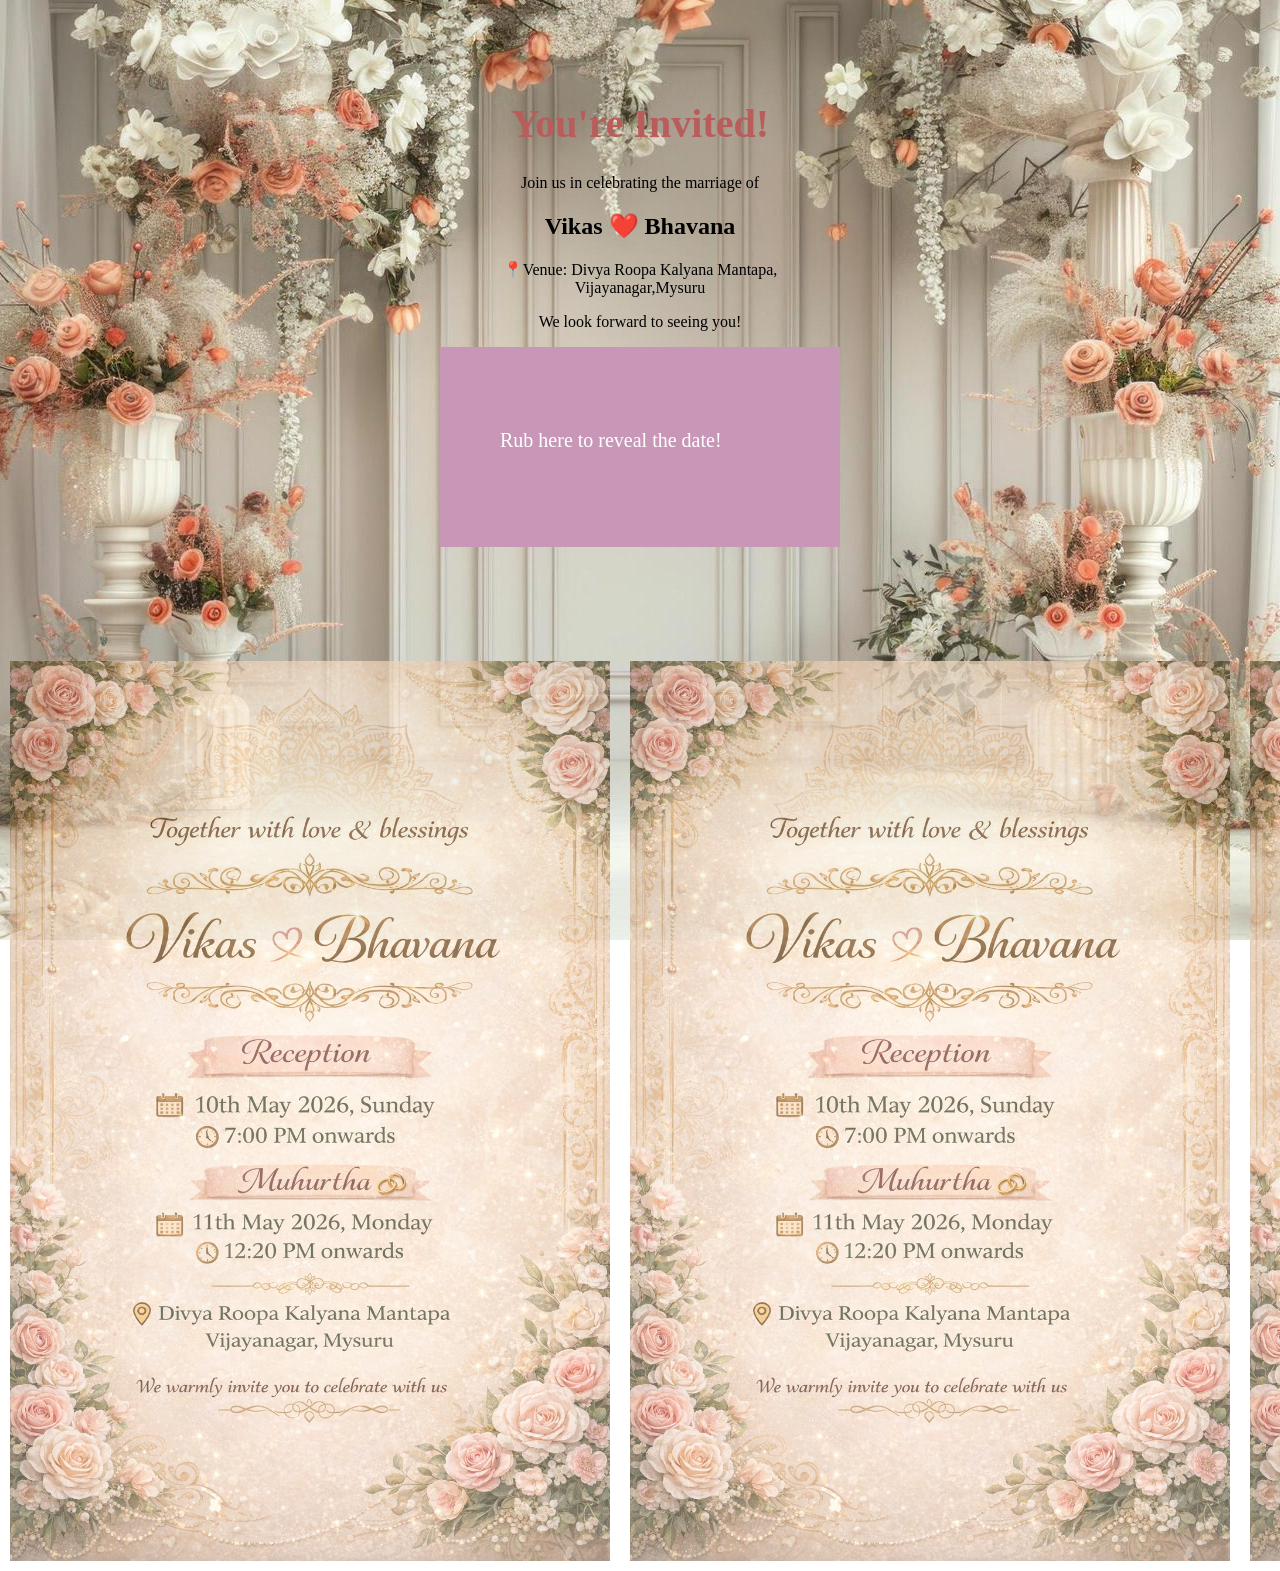
==== index.html @ 2b3a2b30 "Initial commit - Marriage Invitation Website" ====
<!DOCTYPE html>
<html lang="en">
<head>
  <meta charset="UTF-8">
  <title>Marriage Invitation</title>
  <link rel="stylesheet" href="style.css">
</head>
<body>
  <div class="invitation">
    <h1>You're Invited!</h1>
    <p>Join us in celebrating the marriage of</p>
    <h2>Vikas ❤️ Bhavana</h2>
    <p>📍Venue: Divya Roopa Kalyana Mantapa,</br>Vijayanagar,Mysuru</p>
    <p>We look forward to seeing you!</p>
    <canvas id="scratchCard" width="400" height="200"></canvas>
  </div>
  <p></p>
  <div class="background">
    <div class="slideshow">
      <img src="photo1.jpeg" alt="Photo 1"  >
      <img src="photo1.jpeg" alt="Photo 2">
      <img src="photo1.jpeg" alt="Photo 3">
    </div>
  </div>
  <script src="script.js"></script>
</body>
</html>
---- style.css ----
body {
  margin: 0;
  font-family: 'Georgia', serif;
  text-align: center;
  background:url("background1.jpeg") no-repeat center center fixed;
}

.background {
  margin-top: 100px;
  top: 0; left: 10px;
  width: 50px; height: 50px;
  z-index: -1;
}

.slideshow {
  display: flex;
  width: 300%;
  animation: movePhotos 30s linear infinite;
}

.slideshow img {
  width: 100vw;
  height: 100vh;
  object-fit: cover;
  opacity: 0.7;
  padding: 10px;
}

@keyframes movePhotos {
  0% { transform: translateX(0); }
  100% { transform: translateX(-200%); }
}

.invitation {
  margin-top: 100px;
}

h1 {
  font-size: 2.5em;
  color: #b85c5c;
}
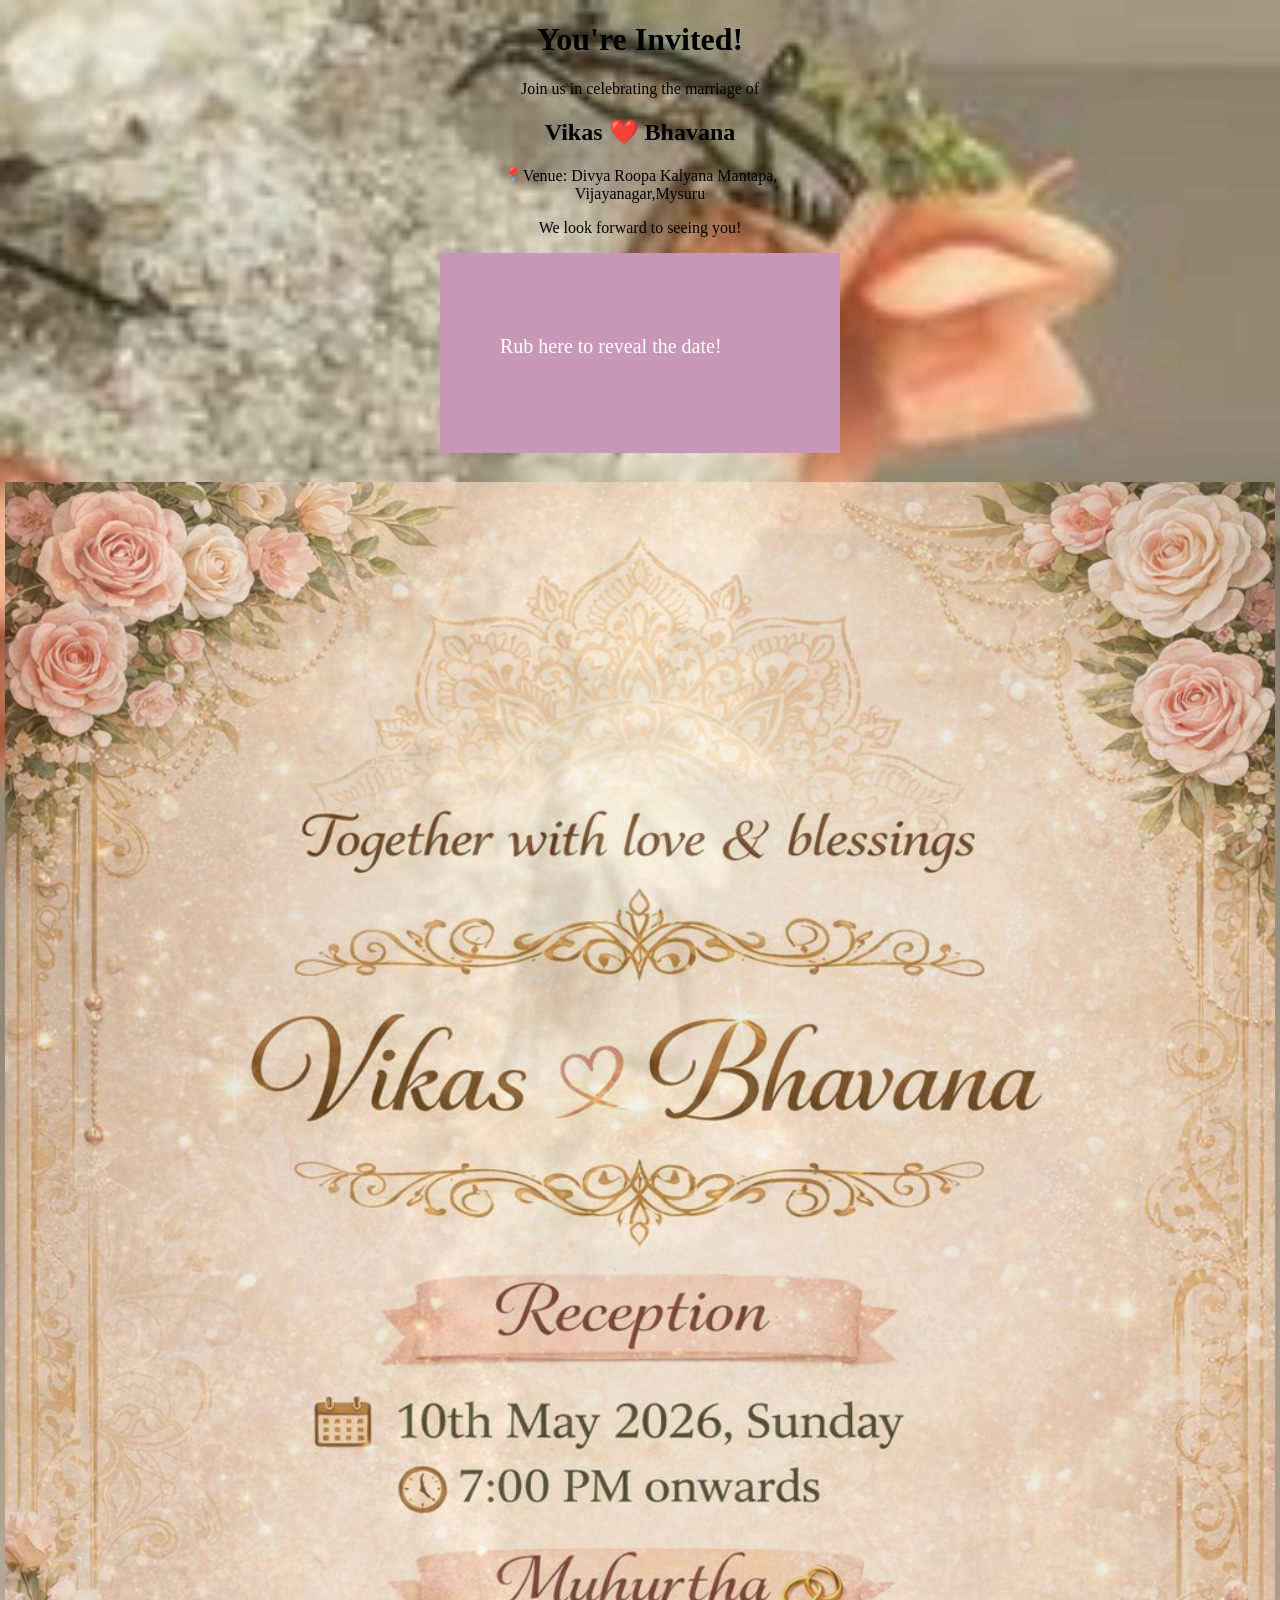
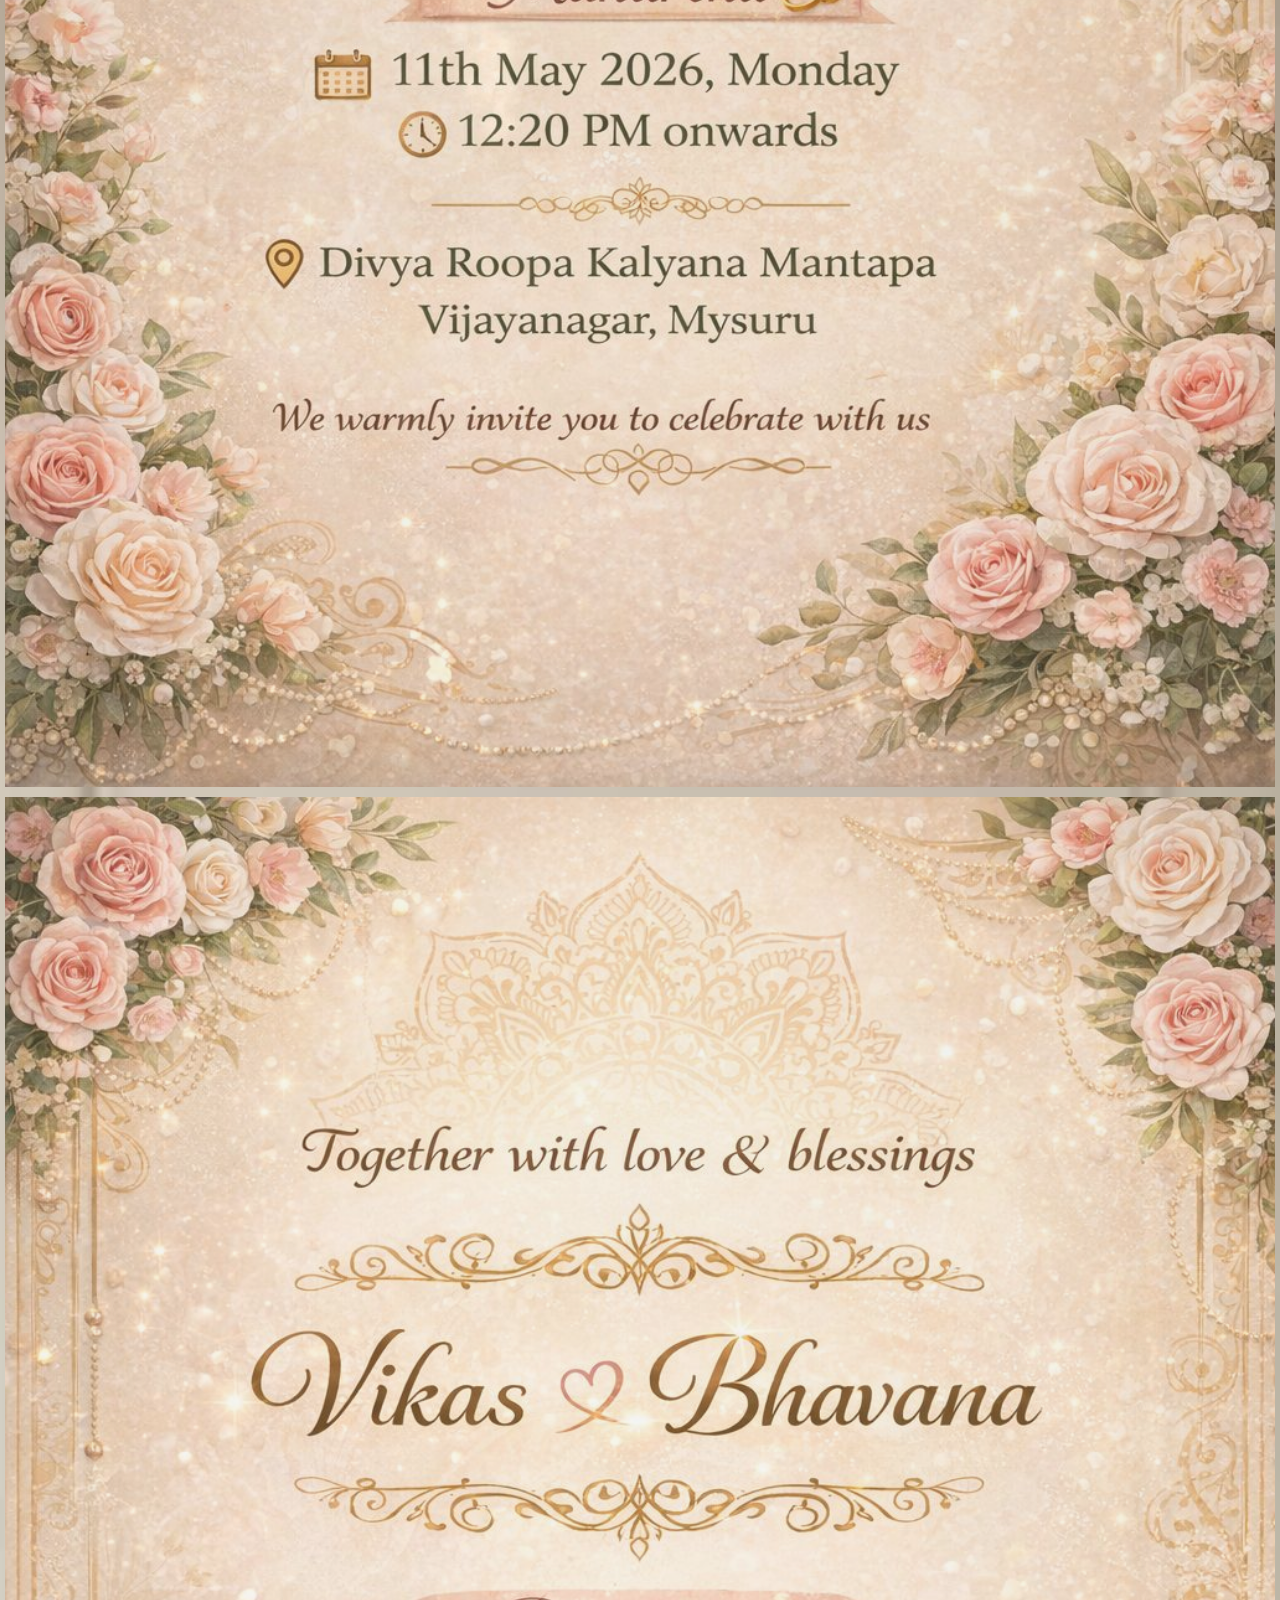
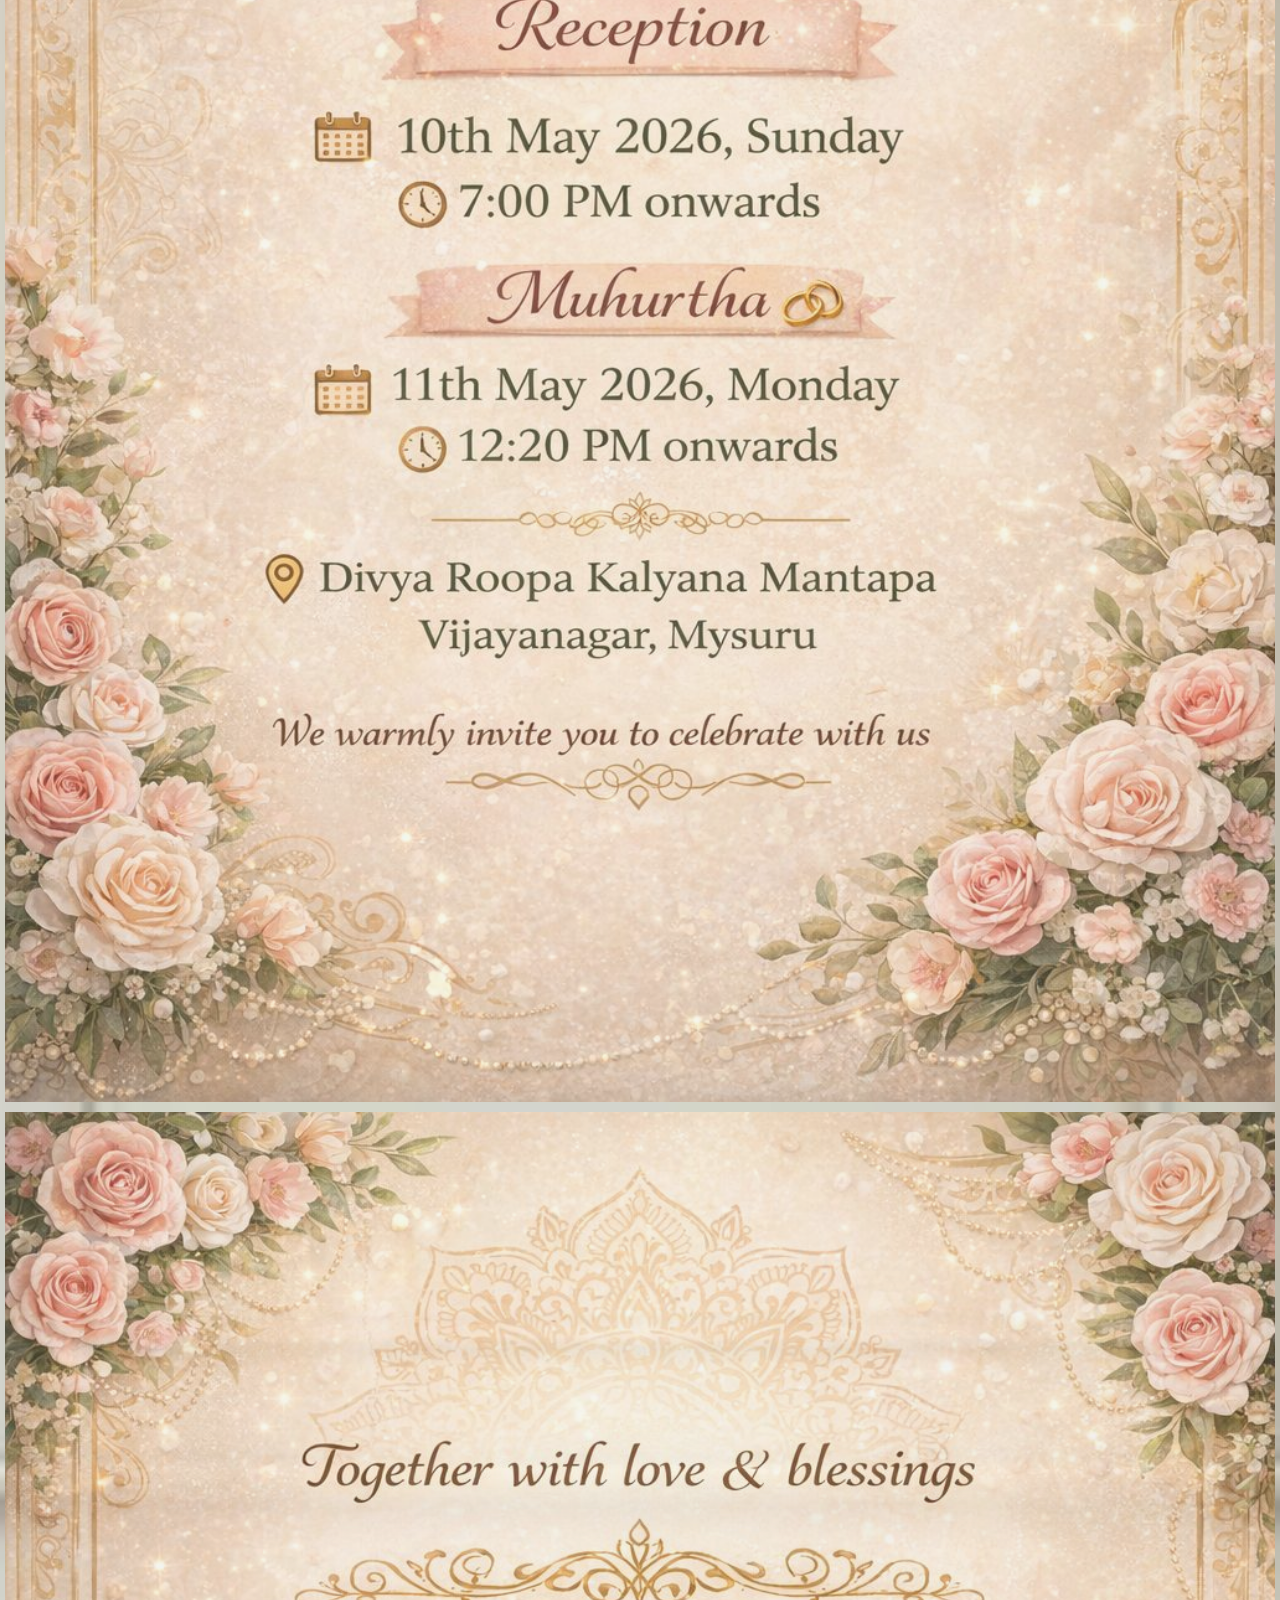
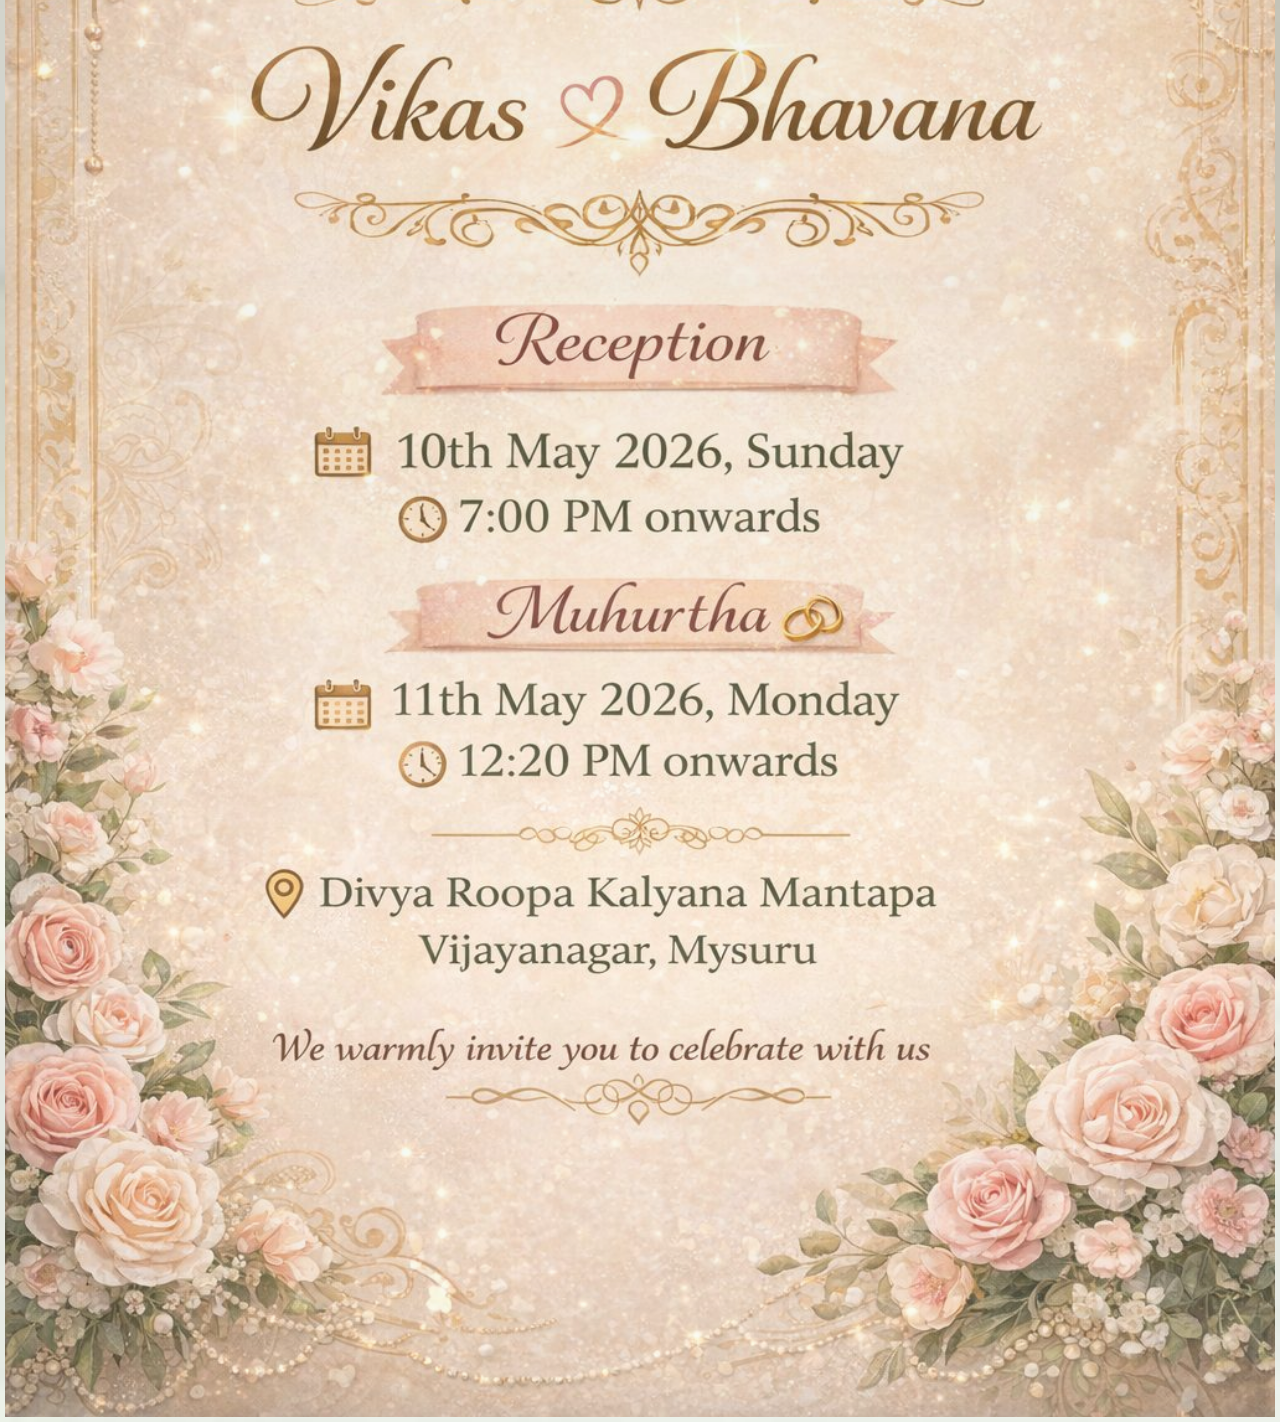
==== commit 0137e9f5: "Responsive design fixes for mobile" ====
--- a/index.html
+++ b/index.html
@@ -4,6 +4,8 @@
   <meta charset="UTF-8">
   <title>Marriage Invitation</title>
   <link rel="stylesheet" href="style.css">
+  <meta name="viewport" content="width=device-width, initial-scale=1.0">
+
 </head>
 <body>
   <div class="invitation">
--- a/style.css
+++ b/style.css
@@ -2,40 +2,44 @@
   margin: 0;
   font-family: 'Georgia', serif;
   text-align: center;
-  background:url("background1.jpeg") no-repeat center center fixed;
+  background: url("background1.jpeg") no-repeat center center;
+  background-size: cover;   /* ensures background fills screen */
 }
 
+/* Remove unnecessary fixed positioning and tiny size */
 .background {
-  margin-top: 100px;
-  top: 0; left: 10px;
-  width: 50px; height: 50px;
+  margin-top: 20px;
+  width: 100%;
+  height: auto;
   z-index: -1;
 }
 
 .slideshow {
   display: flex;
-  width: 300%;
+  flex-wrap: wrap;          /* allows wrapping on small screens */
   animation: movePhotos 30s linear infinite;
 }
 
 .slideshow img {
-  width: 100vw;
-  height: 100vh;
+  width: 100%;              /* scale to container width */
+  height: auto;             /* keep aspect ratio */
   object-fit: cover;
-  opacity: 0.7;
-  padding: 10px;
+  opacity: 0.8;
+  padding: 5px;
 }
 
-@keyframes movePhotos {
-  0% { transform: translateX(0); }
-  100% { transform: translateX(-200%); }
+/* Mobile adjustments */
+@media (max-width: 600px) {
+  body {
+    font-size: 14px;
+  }
+  .slideshow {
+    flex-direction: column; /* stack images vertically on mobile */
+    animation: none;        /* optional: stop animation for small screens */
+  }
+  .slideshow img {
+    width: 100%;
+    height: auto;
+    padding: 2px;
+  }
 }
-
-.invitation {
-  margin-top: 100px;
-}
-
-h1 {
-  font-size: 2.5em;
-  color: #b85c5c;
-}
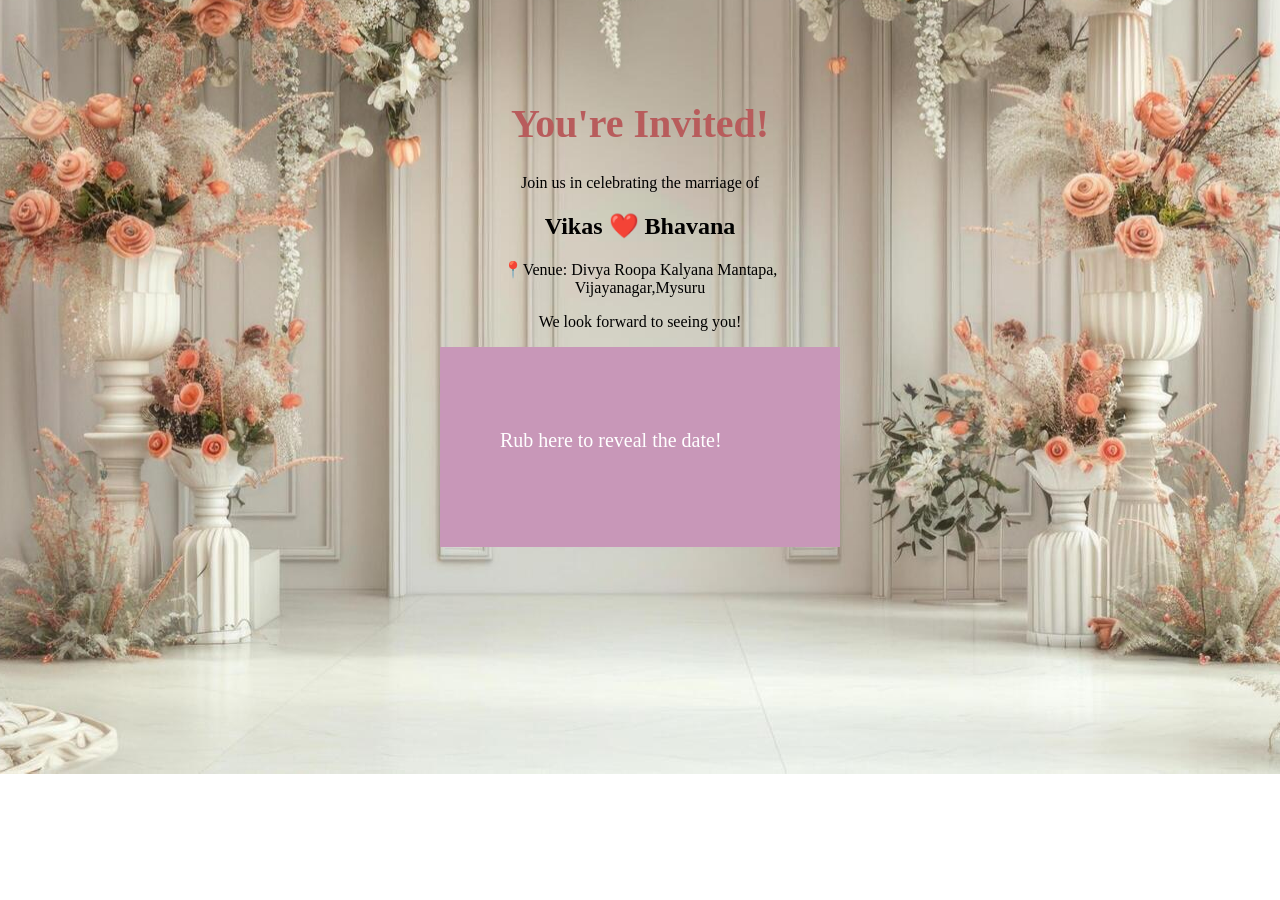
==== commit 1dc6da1b: "Remove images" ====
--- a/index.html
+++ b/index.html
@@ -17,12 +17,12 @@
     <canvas id="scratchCard" width="400" height="200"></canvas>
   </div>
   <p></p>
-  <div class="background">
+  <!-- <div class="background">
     <div class="slideshow">
       <img src="photo1.jpeg" alt="Photo 1"  >
       <img src="photo1.jpeg" alt="Photo 2">
       <img src="photo1.jpeg" alt="Photo 3">
-    </div>
+    </div> -->
   </div>
   <script src="script.js"></script>
 </body>
--- a/style.css
+++ b/style.css
@@ -2,44 +2,40 @@
   margin: 0;
   font-family: 'Georgia', serif;
   text-align: center;
-  background: url("background1.jpeg") no-repeat center center;
-  background-size: cover;   /* ensures background fills screen */
+  background:url("background1.jpeg") no-repeat center center ;
 }
 
-/* Remove unnecessary fixed positioning and tiny size */
 .background {
-  margin-top: 20px;
-  width: 100%;
-  height: auto;
+  margin-top: 100px;
+  top: 0; left: 10px;
+  width: 50px; height: 50px;
   z-index: -1;
 }
 
 .slideshow {
   display: flex;
-  flex-wrap: wrap;          /* allows wrapping on small screens */
+  width: 300%;
   animation: movePhotos 30s linear infinite;
 }
 
 .slideshow img {
-  width: 100%;              /* scale to container width */
-  height: auto;             /* keep aspect ratio */
+  width: 100vw;
+  height: 100vh;
   object-fit: cover;
-  opacity: 0.8;
-  padding: 5px;
+  opacity: 0.7;
+  padding: 10px;
 }
 
-/* Mobile adjustments */
-@media (max-width: 600px) {
-  body {
-    font-size: 14px;
-  }
-  .slideshow {
-    flex-direction: column; /* stack images vertically on mobile */
-    animation: none;        /* optional: stop animation for small screens */
-  }
-  .slideshow img {
-    width: 100%;
-    height: auto;
-    padding: 2px;
-  }
+@keyframes movePhotos {
+  0% { transform: translateX(0); }
+  100% { transform: translateX(-200%); }
 }
+
+.invitation {
+  margin-top: 100px;
+}
+
+h1 {
+  font-size: 2.5em;
+  color: #b85c5c;
+}
